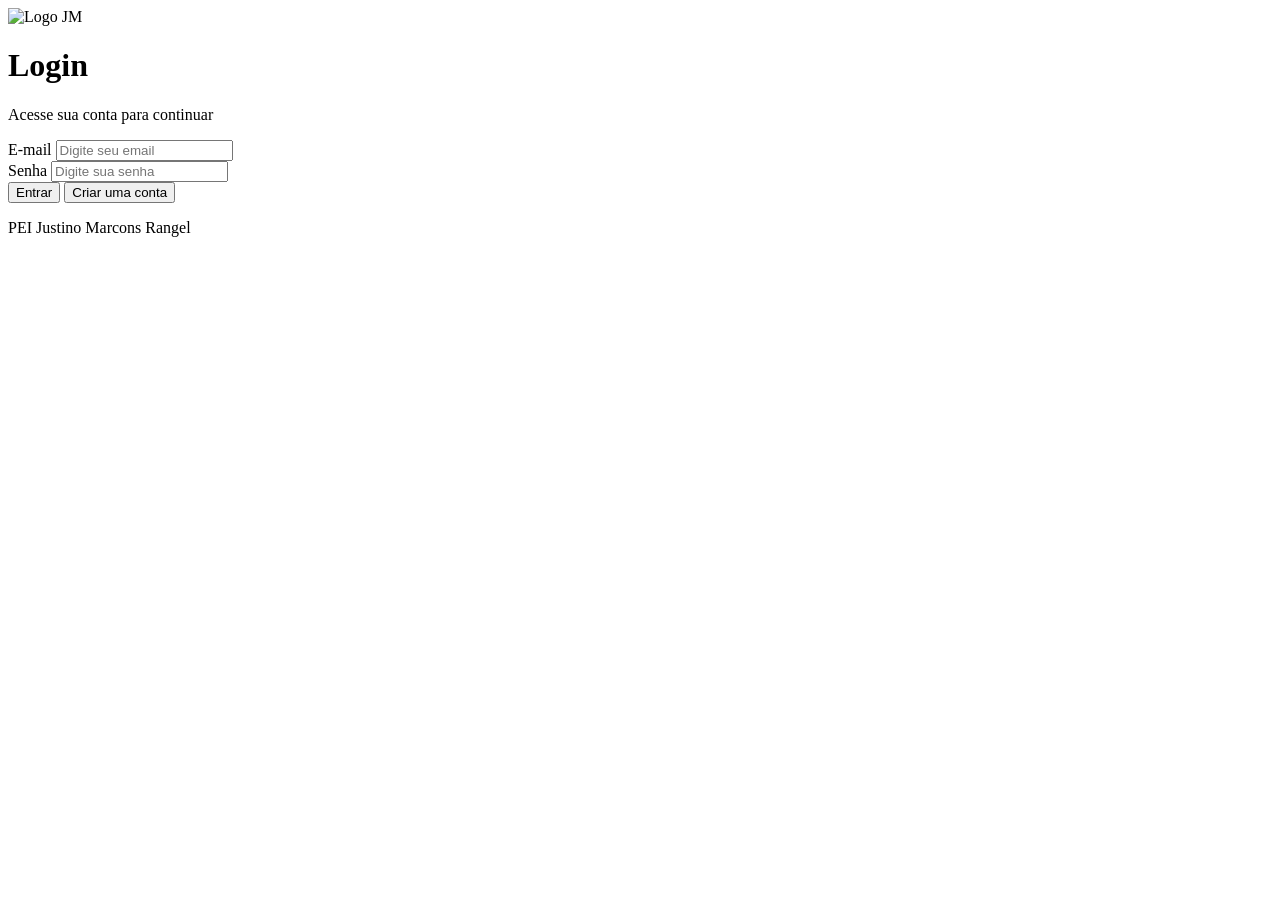
==== index.html @ bdf17fd1 "Add initial HTML structure for login system" ====
<!DOCTYPE html>
<html lang="pt-BR">
<head>
    <meta charset="UTF-8">
    <meta name="viewport" content="width=device-width, initial-scale=1.0">
    <title>Sistema de Login</title>
    <link rel="stylesheet" href="style.css">
</head>
<body>
<div class="login">

        <div class="logo" aria-label="Logo JM">
            <img src="logo-jm-transparente.png" alt="Logo JM">
        </div>

        <h1 id="titulo">
            Login
        </h1>

        <p class="subtitulo">
            Acesse sua conta para continuar
        </p>


        <!-- LOGIN -->
        <div id="areaLogin">

            <div class="campo">

                <label for="emailLogin">
                    E-mail
                </label>

                <input
                    type="email"
                    id="emailLogin"
                    placeholder="Digite seu email"
                >

            </div>


            <div class="campo">

                <label for="senhaLogin">
                    Senha
                </label>

                <input
                    type="password"
                    id="senhaLogin"
                    placeholder="Digite sua senha"
                >

            </div>


            <button
                class="btn-principal"
                type="button"
                onclick="entrar()"
            >
                Entrar
            </button>


            <button
                class="btn-secundario"
                type="button"
                onclick="mostrarCadastro()"
            >
                Criar uma conta
            </button>

        </div>



        <!-- CADASTRO -->
        <div
            id="areaCadastro"
            style="display: none;"
        >

            <div class="campo">

                <label for="emailCadastro">
                    E-mail
                </label>

                <input
                    type="email"
                    id="emailCadastro"
                    placeholder="Crie seu email"
                >

            </div>


            <div class="campo">

                <label for="senhaCadastro">
                    Senha
                </label>

                <input
                    type="password"
                    id="senhaCadastro"
                    placeholder="Crie sua senha"
                >

            </div>


            <div class="campo">

                <label for="confirmarSenha">
                    Confirmar senha
                </label>

                <input
                    type="password"
                    id="confirmarSenha"
                    placeholder="Confirme sua senha"
                >

            </div>


            <button
                class="btn-principal"
                type="button"
                onclick="criarConta()"
            >
                Criar conta
            </button>


            <button
                class="btn-secundario"
                type="button"
                onclick="voltarLogin()"
            >
                Voltar para login
            </button>

        </div>


        <p id="mensagem"></p>


        <div class="rodape-login">
            PEI Justino Marcons Rangel
        </div>

    </div>

    <script src="script.js"></script>
</body>
  </html>
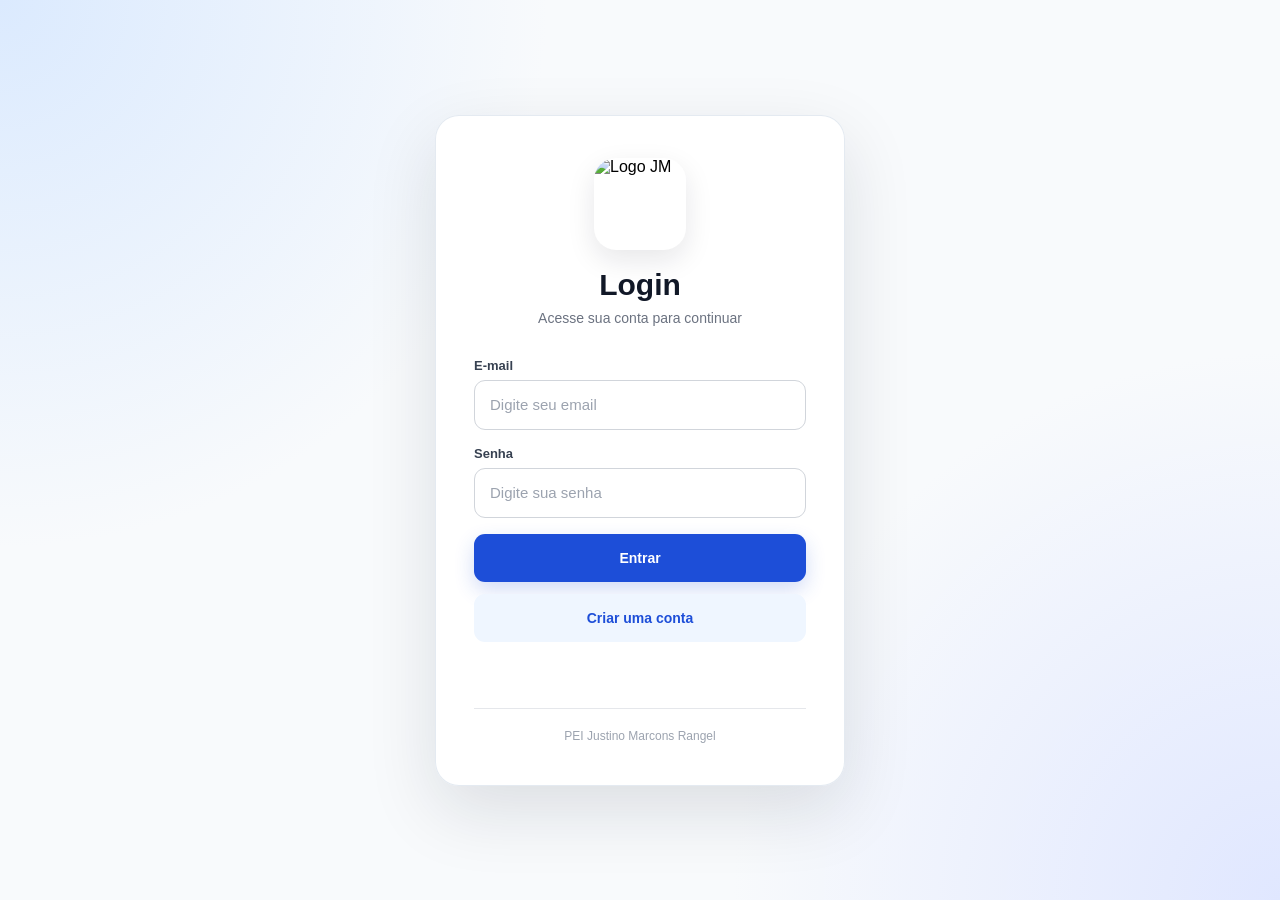
==== commit 9428f66d: "Update logo image source path in index.html" ====
--- a/index.html
+++ b/index.html
@@ -10,7 +10,7 @@
 <div class="login">
 
         <div class="logo" aria-label="Logo JM">
-            <img src="logo-jm-transparente.png" alt="Logo JM">
+            <img src="./logo-jm-transparente.png" alt="Logo JM">
         </div>
 
         <h1 id="titulo">
--- a/style.css
+++ b/style.css
@@ -0,0 +1,199 @@
+* {
+    margin: 0;
+    padding: 0;
+    box-sizing: border-box;
+}
+
+body {
+    min-height: 100vh;
+    display: flex;
+    align-items: center;
+    justify-content: center;
+    font-family: Arial, Helvetica, sans-serif;
+    background:
+        radial-gradient(circle at top left, #dbeafe, transparent 35%),
+        radial-gradient(circle at bottom right, #e0e7ff, transparent 35%),
+        #f8fafc;
+    padding: 20px;
+}
+
+.login {
+    width: 100%;
+    max-width: 410px;
+    background: rgba(255, 255, 255, 0.97);
+    border: 1px solid rgba(226, 232, 240, 0.9);
+    border-radius: 24px;
+    padding: 42px 38px;
+    box-shadow: 0 25px 70px rgba(15, 23, 42, 0.12);
+}
+
+.logo {
+    width: 92px;
+    height: 92px;
+    margin: 0 auto 18px;
+    display: flex;
+    align-items: center;
+    justify-content: center;
+    background: #ffffff;
+    border-radius: 22px;
+    overflow: hidden;
+    box-shadow: 0 10px 28px rgba(15, 23, 42, 0.10);
+}
+
+.logo img {
+    width: 100%;
+    height: 100%;
+    object-fit: contain;
+    display: block;
+}
+
+#titulo {
+    text-align: center;
+    font-size: 30px;
+    color: #111827;
+    margin-bottom: 8px;
+}
+
+.subtitulo {
+    text-align: center;
+    color: #6b7280;
+    font-size: 14px;
+    margin-bottom: 32px;
+}
+
+.campo {
+    margin-bottom: 16px;
+}
+
+.campo label {
+    display: block;
+    margin-bottom: 7px;
+    color: #374151;
+    font-size: 13px;
+    font-weight: 600;
+}
+
+input {
+    width: 100%;
+    height: 50px;
+    padding: 0 15px;
+    border: 1px solid #d1d5db;
+    border-radius: 11px;
+    background: #ffffff;
+    font-size: 15px;
+    outline: none;
+    transition: 0.2s;
+}
+
+input:focus {
+    border-color: #2563eb;
+    box-shadow: 0 0 0 4px rgba(37, 99, 235, 0.10);
+}
+
+input::placeholder {
+    color: #9ca3af;
+}
+
+button {
+    width: 100%;
+    min-height: 48px;
+    border: none;
+    border-radius: 11px;
+    cursor: pointer;
+    font-size: 14px;
+    font-weight: 700;
+    transition: 0.2s;
+}
+
+.btn-principal {
+    background: #1d4ed8;
+    color: white;
+    box-shadow: 0 8px 20px rgba(29, 78, 216, 0.20);
+}
+
+.btn-principal:hover {
+    background: #1e40af;
+    transform: translateY(-1px);
+}
+
+.btn-secundario {
+    margin-top: 12px;
+    background: #eff6ff;
+    color: #1d4ed8;
+}
+
+.btn-secundario:hover {
+    background: #dbeafe;
+}
+
+#mensagem {
+    min-height: 20px;
+    margin-top: 20px;
+    text-align: center;
+    font-size: 13px;
+    font-weight: 600;
+    color: #dc2626;
+}
+
+.rodape-login {
+    margin-top: 26px;
+    padding-top: 20px;
+    border-top: 1px solid #e5e7eb;
+    text-align: center;
+    color: #9ca3af;
+    font-size: 12px;
+}
+
+@media (max-width: 500px) {
+    .login {
+        padding: 32px 24px;
+        border-radius: 20px;
+    }
+
+    .logo {
+        width: 82px;
+        height: 82px;
+    }
+
+    #titulo {
+        font-size: 26px;
+    }
+}
+
+
+/* Suporte ao modo noturno */
+body.dark-mode {
+    background:
+        radial-gradient(circle at top left, #172554, transparent 35%),
+        radial-gradient(circle at bottom right, #1e1b4b, transparent 35%),
+        #0b1120;
+    color: #e5e7eb;
+}
+
+body.dark-mode .login {
+    background: rgba(15, 23, 42, 0.97);
+    border-color: #334155;
+}
+
+body.dark-mode #titulo {
+    color: #f8fafc;
+}
+
+body.dark-mode .subtitulo,
+body.dark-mode .rodape-login {
+    color: #94a3b8;
+}
+
+body.dark-mode .campo label {
+    color: #cbd5e1;
+}
+
+body.dark-mode input {
+    background: #111827;
+    border-color: #334155;
+    color: #f8fafc;
+}
+
+body.dark-mode input::placeholder {
+    color: #64748b;
+}
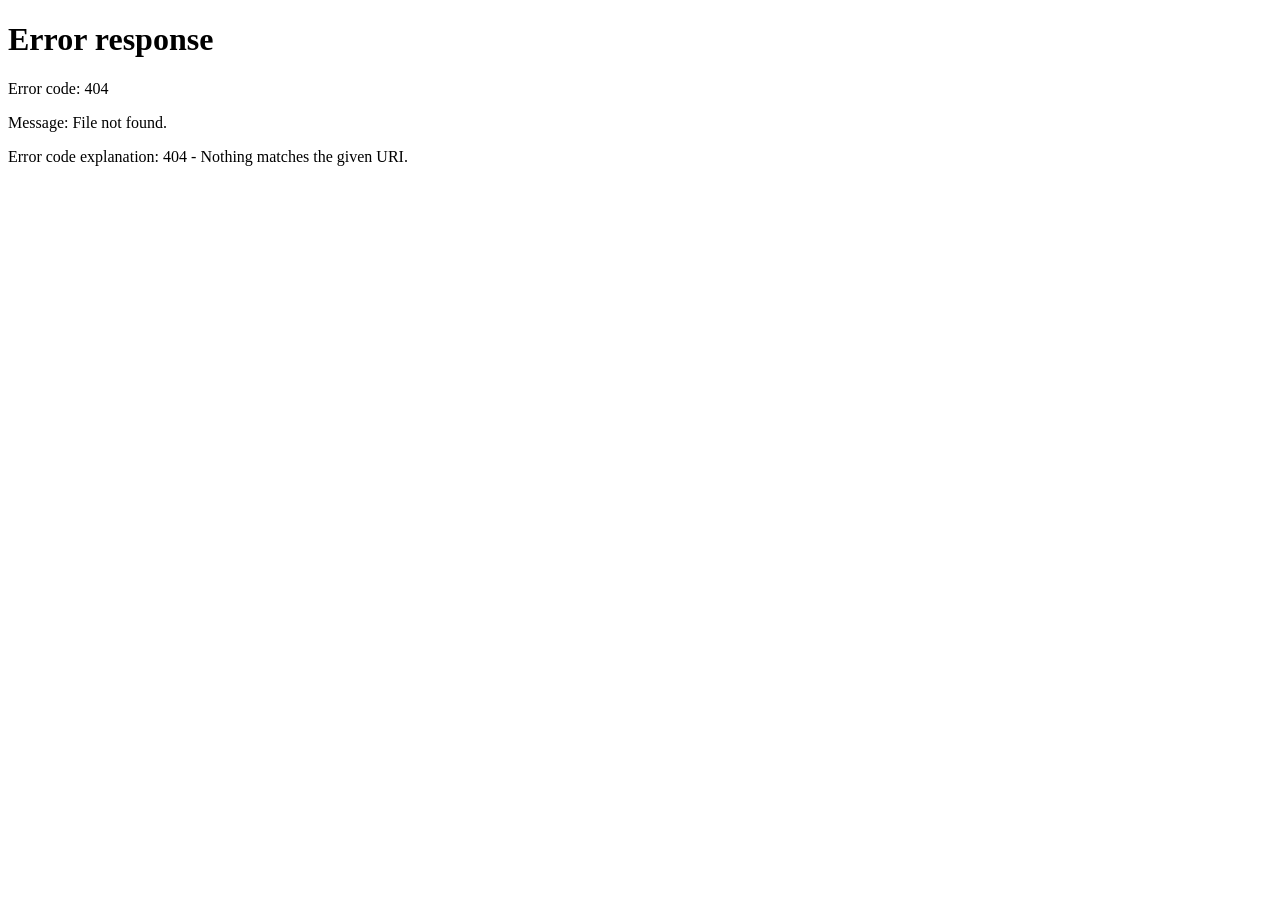
==== commit 604e477b: "Change stylesheet link from style.css to escola.css" ====
--- a/index.html
+++ b/index.html
@@ -4,7 +4,7 @@
     <meta charset="UTF-8">
     <meta name="viewport" content="width=device-width, initial-scale=1.0">
     <title>Sistema de Login</title>
-    <link rel="stylesheet" href="style.css">
+    <link rel="stylesheet" href="escola.css">
 </head>
 <body>
 <div class="login">
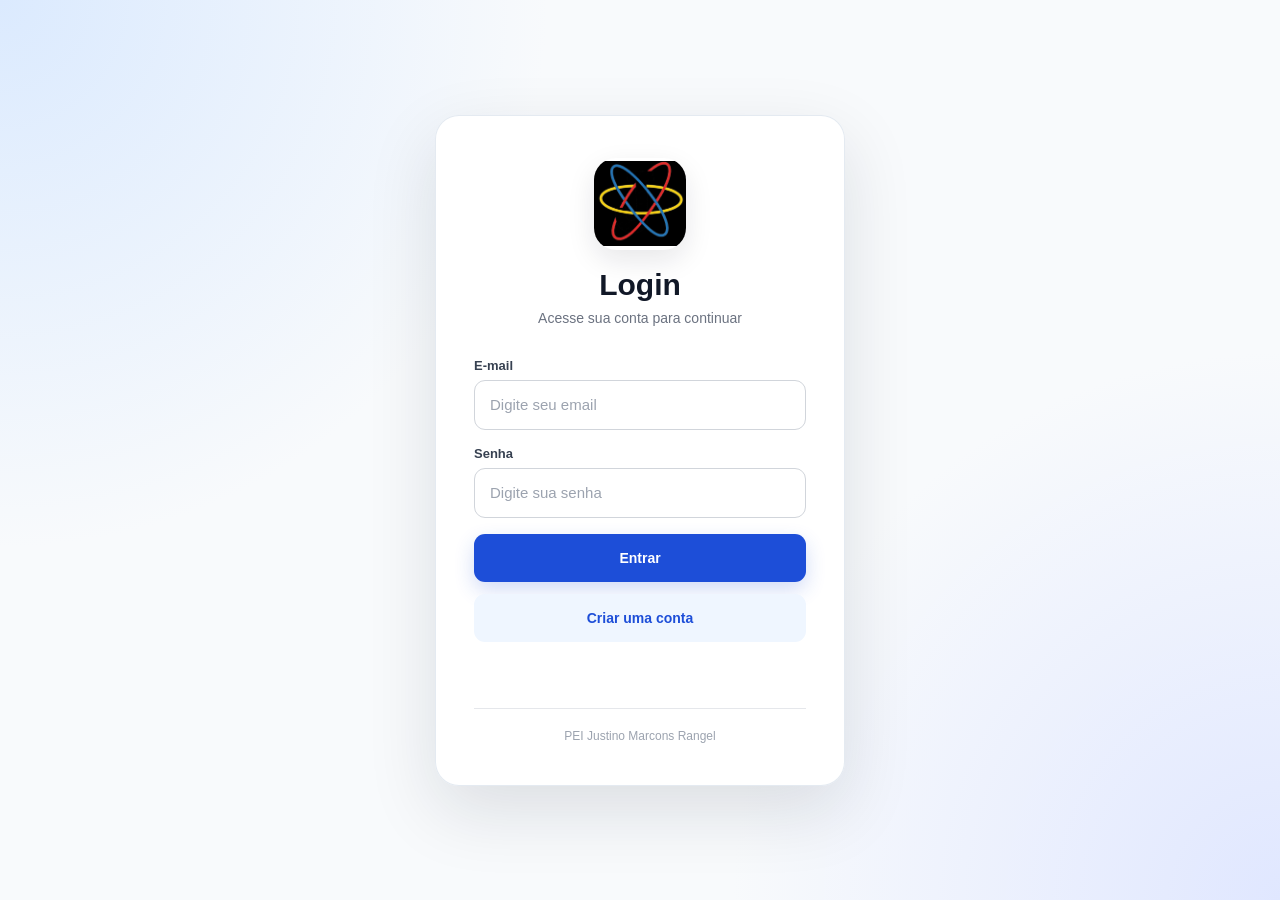
==== commit 98189f33: "Fix script source filename in index.html" ====
--- a/index.html
+++ b/index.html
@@ -1,26 +1,35 @@
 <!DOCTYPE html>
 <html lang="pt-BR">
+
 <head>
     <meta charset="UTF-8">
-    <meta name="viewport" content="width=device-width, initial-scale=1.0">
+
+    <meta
+        name="viewport"
+        content="width=device-width, initial-scale=1.0"
+    >
+
     <title>Sistema de Login</title>
-    <link rel="stylesheet" href="escola.css">
+
+    <link rel="stylesheet" href="./style.css">
 </head>
+
 <body>
-<div class="login">
 
-        <div class="logo" aria-label="Logo JM">
-            <img src="./logo-jm-transparente.png" alt="Logo JM">
+    <main class="login">
+
+        <div class="logo">
+            <img
+                src="./logo-jm-transparente.png"
+                alt="Logo JM"
+            >
         </div>
 
-        <h1 id="titulo">
-            Login
-        </h1>
+        <h1 id="titulo">Login</h1>
 
         <p class="subtitulo">
             Acesse sua conta para continuar
         </p>
-
 
         <!-- LOGIN -->
         <div id="areaLogin">
@@ -35,10 +44,10 @@
                     type="email"
                     id="emailLogin"
                     placeholder="Digite seu email"
+                    autocomplete="email"
                 >
 
             </div>
-
 
             <div class="campo">
 
@@ -50,10 +59,10 @@
                     type="password"
                     id="senhaLogin"
                     placeholder="Digite sua senha"
+                    autocomplete="current-password"
                 >
 
             </div>
-
 
             <button
                 class="btn-principal"
@@ -62,7 +71,6 @@
             >
                 Entrar
             </button>
-
 
             <button
                 class="btn-secundario"
@@ -73,8 +81,6 @@
             </button>
 
         </div>
-
-
 
         <!-- CADASTRO -->
         <div
@@ -92,10 +98,10 @@
                     type="email"
                     id="emailCadastro"
                     placeholder="Crie seu email"
+                    autocomplete="email"
                 >
 
             </div>
-
 
             <div class="campo">
 
@@ -107,10 +113,10 @@
                     type="password"
                     id="senhaCadastro"
                     placeholder="Crie sua senha"
+                    autocomplete="new-password"
                 >
 
             </div>
-
 
             <div class="campo">
 
@@ -122,10 +128,10 @@
                     type="password"
                     id="confirmarSenha"
                     placeholder="Confirme sua senha"
+                    autocomplete="new-password"
                 >
 
             </div>
-
 
             <button
                 class="btn-principal"
@@ -134,7 +140,6 @@
             >
                 Criar conta
             </button>
-
 
             <button
                 class="btn-secundario"
@@ -146,17 +151,16 @@
 
         </div>
 
-
         <p id="mensagem"></p>
 
+        <footer class="rodape-login">
+            PEI Justino Marcons Rangel
+        </footer>
 
-        <div class="rodape-login">
-            PEI Justino Marcons Rangel
-        </div>
+    </main>
 
-    </div>
+    <script src="./scriptt.js"></script>
 
-    <script src="script.js"></script>
 </body>
-  </html>
-  
+
+</html>
--- a/style.css
+++ b/style.css
@@ -0,0 +1,209 @@
+* {
+    margin: 0;
+    padding: 0;
+    box-sizing: border-box;
+}
+
+body {
+    min-height: 100vh;
+    display: flex;
+    align-items: center;
+    justify-content: center;
+    padding: 20px;
+
+    font-family: Arial, Helvetica, sans-serif;
+
+    background:
+        radial-gradient(circle at top left, #dbeafe, transparent 35%),
+        radial-gradient(circle at bottom right, #e0e7ff, transparent 35%),
+        #f8fafc;
+}
+
+.login {
+    width: 100%;
+    max-width: 410px;
+
+    padding: 42px 38px;
+
+    background: rgba(255, 255, 255, 0.97);
+
+    border: 1px solid rgba(226, 232, 240, 0.9);
+    border-radius: 24px;
+
+    box-shadow: 0 25px 70px rgba(15, 23, 42, 0.12);
+}
+
+.logo {
+    width: 92px;
+    height: 92px;
+
+    margin: 0 auto 18px;
+
+    display: flex;
+    align-items: center;
+    justify-content: center;
+
+    background: #ffffff;
+
+    border-radius: 22px;
+
+    overflow: hidden;
+
+    box-shadow: 0 10px 28px rgba(15, 23, 42, 0.10);
+}
+
+.logo img {
+    width: 100%;
+    height: 100%;
+
+    display: block;
+
+    object-fit: contain;
+}
+
+#titulo {
+    margin-bottom: 8px;
+
+    text-align: center;
+
+    font-size: 30px;
+
+    color: #111827;
+}
+
+.subtitulo {
+    margin-bottom: 32px;
+
+    text-align: center;
+
+    color: #6b7280;
+
+    font-size: 14px;
+}
+
+.campo {
+    margin-bottom: 16px;
+}
+
+.campo label {
+    display: block;
+
+    margin-bottom: 7px;
+
+    color: #374151;
+
+    font-size: 13px;
+    font-weight: 600;
+}
+
+input {
+    width: 100%;
+    height: 50px;
+
+    padding: 0 15px;
+
+    border: 1px solid #d1d5db;
+    border-radius: 11px;
+
+    background: #ffffff;
+
+    font-size: 15px;
+
+    outline: none;
+
+    transition: 0.2s;
+}
+
+input:focus {
+    border-color: #2563eb;
+
+    box-shadow:
+        0 0 0 4px rgba(37, 99, 235, 0.10);
+}
+
+input::placeholder {
+    color: #9ca3af;
+}
+
+button {
+    width: 100%;
+    min-height: 48px;
+
+    border: none;
+    border-radius: 11px;
+
+    cursor: pointer;
+
+    font-size: 14px;
+    font-weight: 700;
+
+    transition: 0.2s;
+}
+
+.btn-principal {
+    background: #1d4ed8;
+    color: #ffffff;
+
+    box-shadow:
+        0 8px 20px rgba(29, 78, 216, 0.20);
+}
+
+.btn-principal:hover {
+    background: #1e40af;
+
+    transform: translateY(-1px);
+}
+
+.btn-secundario {
+    margin-top: 12px;
+
+    background: #eff6ff;
+    color: #1d4ed8;
+}
+
+.btn-secundario:hover {
+    background: #dbeafe;
+}
+
+#mensagem {
+    min-height: 20px;
+
+    margin-top: 20px;
+
+    text-align: center;
+
+    font-size: 13px;
+    font-weight: 600;
+
+    color: #dc2626;
+}
+
+.rodape-login {
+    margin-top: 26px;
+    padding-top: 20px;
+
+    border-top: 1px solid #e5e7eb;
+
+    text-align: center;
+
+    color: #9ca3af;
+
+    font-size: 12px;
+}
+
+@media (max-width: 500px) {
+
+    .login {
+        padding: 32px 24px;
+        border-radius: 20px;
+    }
+
+    .logo {
+        width: 82px;
+        height: 82px;
+    }
+
+    #titulo {
+        font-size: 26px;
+    }
+}
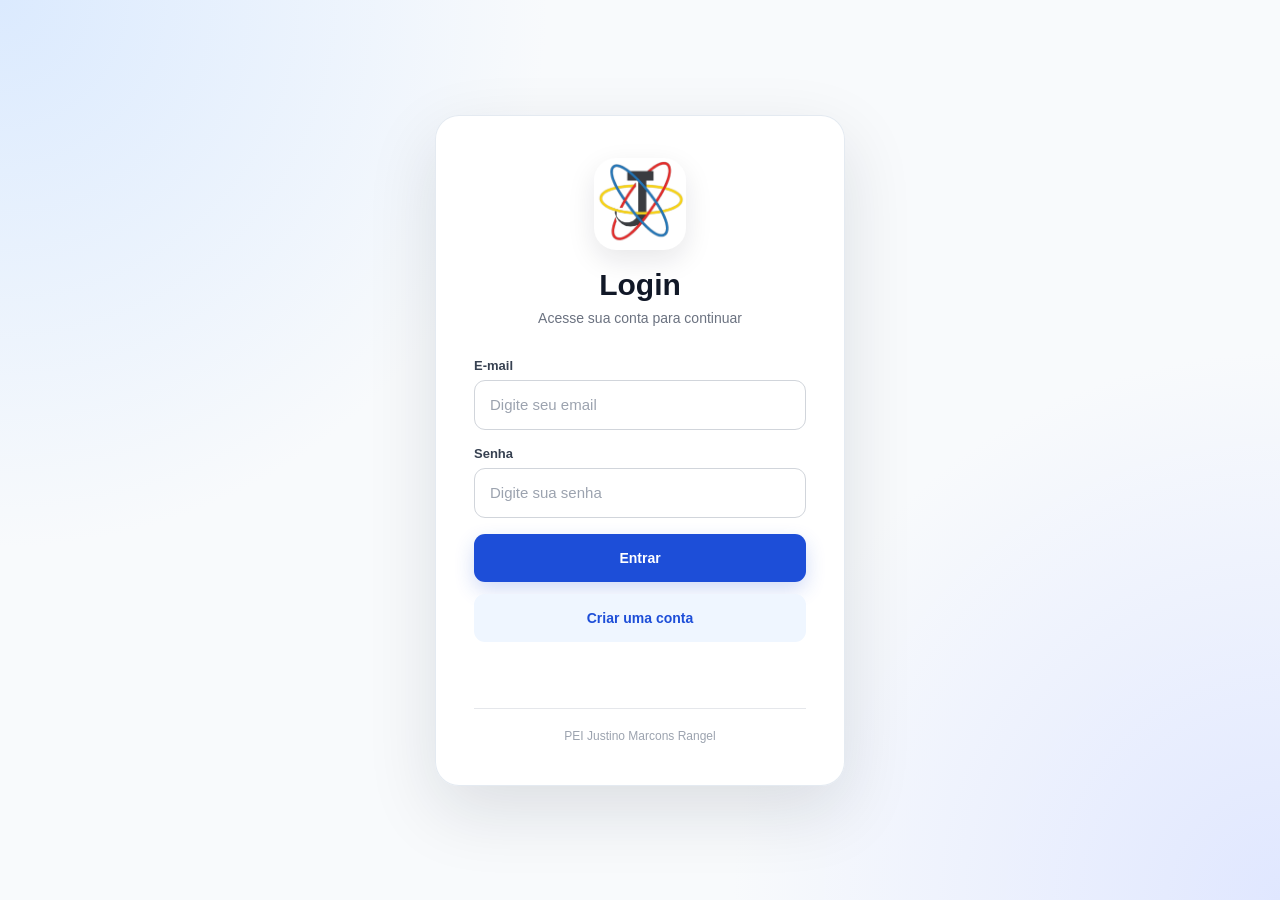
==== commit b8093200: "Add favicon link to index.html" ====
--- a/index.html
+++ b/index.html
@@ -12,6 +12,8 @@
     <title>Sistema de Login</title>
 
     <link rel="stylesheet" href="./style.css">
+    <link rel="icon" href="logo-jm-transparente.png" type="image/png">
+    
 </head>
 
 <body>
